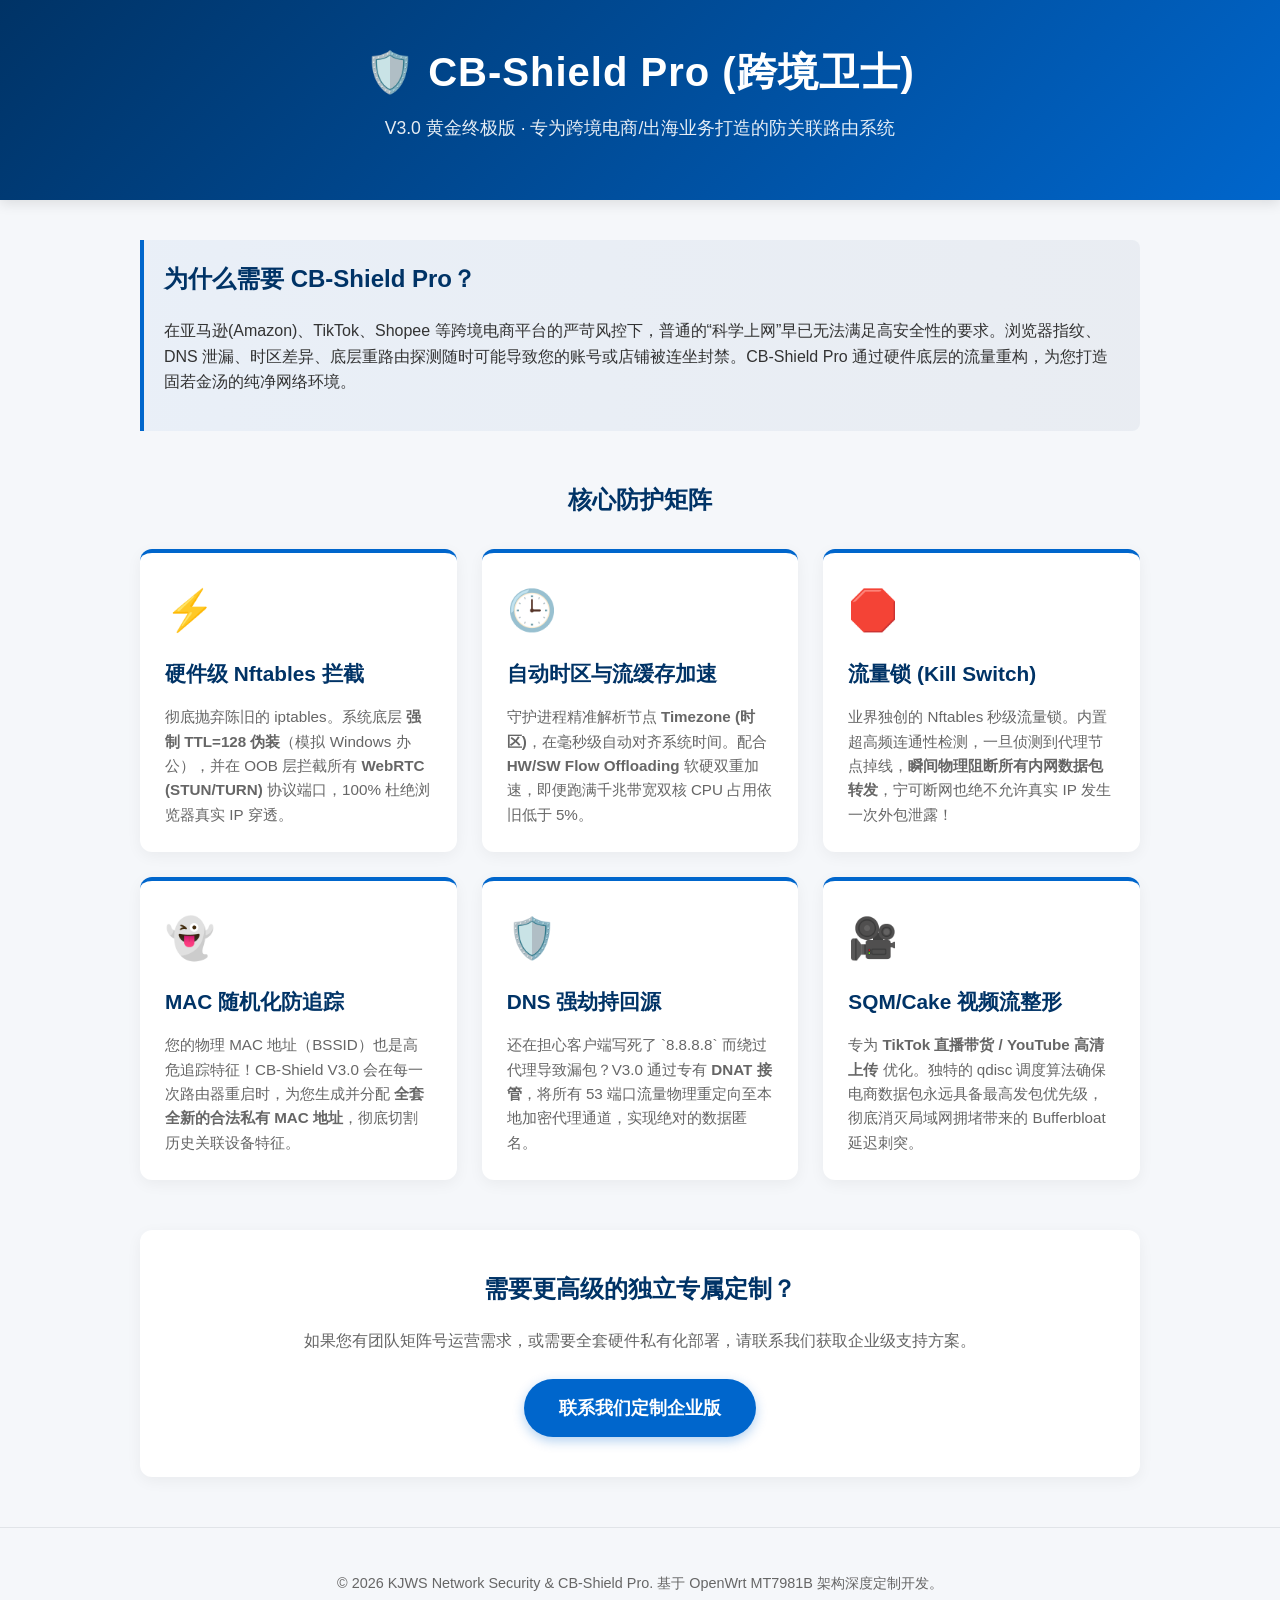
==== packages/cb-riskcontrol/files/cb-portal.html @ 46950090 "发布 V4.0 终极黄金防控版" ====
<!DOCTYPE html>
<html lang="zh-CN">
<head>
    <meta charset="UTF-8">
    <meta name="viewport" content="width=device-width, initial-scale=1.0">
    <title>CB-Shield Pro 高级业务防护解决方案</title>
    <style>
        :root {
            --primary: #0066cc;
            --secondary: #003366;
            --accent: #ff6b6b;
            --bg-color: #f5f7fa;
            --text-main: #333333;
            --text-light: #666666;
            --white: #ffffff;
            --border: #e1e4e8;
        }

        body {
            font-family: -apple-system, BlinkMacSystemFont, "Segoe UI", Roboto, "Helvetica Neue", Arial, sans-serif;
            background-color: var(--bg-color);
            color: var(--text-main);
            margin: 0;
            padding: 0;
            line-height: 1.6;
        }

        .header {
            background: linear-gradient(135deg, var(--secondary), var(--primary));
            color: var(--white);
            padding: 40px 20px;
            text-align: center;
            box-shadow: 0 4px 12px rgba(0,0,0,0.1);
        }

        .header h1 {
            margin: 0;
            font-size: 2.5em;
            letter-spacing: 1px;
        }

        .header p {
            font-size: 1.1em;
            opacity: 0.9;
            margin-top: 10px;
        }

        .container {
            max-width: 1000px;
            margin: 40px auto;
            padding: 0 20px;
        }

        .card-grid {
            display: grid;
            grid-template-columns: repeat(auto-fit, minmax(300px, 1fr));
            gap: 25px;
            margin-top: 30px;
        }

        .card {
            background: var(--white);
            border-radius: 12px;
            padding: 25px;
            box-shadow: 0 4px 15px rgba(0,0,0,0.05);
            transition: transform 0.3s ease, box-shadow 0.3s ease;
            position: relative;
            overflow: hidden;
            border-top: 4px solid var(--primary);
        }

        .card:hover {
            transform: translateY(-5px);
            box-shadow: 0 8px 25px rgba(0,0,0,0.1);
        }

        .card-icon {
            font-size: 2.5em;
            margin-bottom: 15px;
        }

        .card h3 {
            margin: 0 0 15px 0;
            color: var(--secondary);
            font-size: 1.3em;
        }

        .card p {
            color: var(--text-light);
            font-size: 0.95em;
            margin: 0;
        }

        .highlight-box {
            background: linear-gradient(to right, rgba(0,102,204,0.05), rgba(0,51,102,0.05));
            border-left: 4px solid var(--primary);
            padding: 20px;
            border-radius: 0 8px 8px 0;
            margin: 40px 0;
        }

        .highlight-box h2 {
            margin-top: 0;
            color: var(--secondary);
        }

        .cta-section {
            text-align: center;
            margin: 50px 0;
            padding: 40px;
            background: var(--white);
            border-radius: 12px;
            box-shadow: 0 4px 15px rgba(0,0,0,0.05);
        }

        .cta-btn {
            display: inline-block;
            background: var(--primary);
            color: var(--white);
            padding: 15px 35px;
            border-radius: 30px;
            text-decoration: none;
            font-size: 1.1em;
            font-weight: bold;
            transition: background 0.3s ease;
            border: none;
            cursor: pointer;
            box-shadow: 0 4px 12px rgba(0,102,204,0.3);
        }

        .cta-btn:hover {
            background: var(--secondary);
        }

        .footer {
            text-align: center;
            padding: 30px 20px;
            color: var(--text-light);
            font-size: 0.9em;
            border-top: 1px solid var(--border);
            margin-top: 50px;
        }

        /* 响应式 */
        @media (max-width: 768px) {
            .header h1 { font-size: 2em; }
            .card-grid { grid-template-columns: 1fr; }
        }
    </style>
</head>
<body>

    <div class="header">
        <h1>🛡️ CB-Shield Pro (跨境卫士)</h1>
        <p>V3.0 黄金终极版 · 专为跨境电商/出海业务打造的防关联路由系统</p>
    </div>

    <div class="container">
        
        <div class="highlight-box">
            <h2>为什么需要 CB-Shield Pro？</h2>
            <p id="portal-announcement">在亚马逊(Amazon)、TikTok、Shopee 等跨境电商平台的严苛风控下，普通的“科学上网”早已无法满足高安全性的要求。浏览器指纹、DNS 泄漏、时区差异、底层重路由探测随时可能导致您的账号或店铺被连坐封禁。CB-Shield Pro 通过硬件底层的流量重构，为您打造固若金汤的纯净网络环境。</p>
        </div>

        <h2 style="text-align: center; color: var(--secondary); margin-top: 50px;">核心防护矩阵</h2>

        <div class="card-grid">
            <!-- 卡片 1 -->
            <div class="card">
                <div class="card-icon">⚡</div>
                <h3>硬件级 Nftables 拦截</h3>
                <p>彻底抛弃陈旧的 iptables。系统底层 <strong>强制 TTL=128 伪装</strong>（模拟 Windows 办公），并在 OOB 层拦截所有 <strong>WebRTC (STUN/TURN)</strong> 协议端口，100% 杜绝浏览器真实 IP 穿透。</p>
            </div>

            <!-- 卡片 2 -->
            <div class="card">
                <div class="card-icon">🕒</div>
                <h3>自动时区与流缓存加速</h3>
                <p>守护进程精准解析节点 <strong>Timezone (时区)</strong>，在毫秒级自动对齐系统时间。配合 <strong>HW/SW Flow Offloading</strong> 软硬双重加速，即便跑满千兆带宽双核 CPU 占用依旧低于 5%。</p>
            </div>

            <!-- 卡片 3 -->
            <div class="card">
                <div class="card-icon">🛑</div>
                <h3>流量锁 (Kill Switch)</h3>
                <p>业界独创的 Nftables 秒级流量锁。内置超高频连通性检测，一旦侦测到代理节点掉线，<strong>瞬间物理阻断所有内网数据包转发</strong>，宁可断网也绝不允许真实 IP 发生一次外包泄露！</p>
            </div>

            <!-- 卡片 4 -->
            <div class="card">
                <div class="card-icon">👻</div>
                <h3>MAC 随机化防追踪</h3>
                <p>您的物理 MAC 地址（BSSID）也是高危追踪特征！CB-Shield V3.0 会在每一次路由器重启时，为您生成并分配 <strong>全套全新的合法私有 MAC 地址</strong>，彻底切割历史关联设备特征。</p>
            </div>

            <!-- 卡片 5 -->
            <div class="card">
                <div class="card-icon">🛡️</div>
                <h3>DNS 强劫持回源</h3>
                <p>还在担心客户端写死了 `8.8.8.8` 而绕过代理导致漏包？V3.0 通过专有 <strong>DNAT 接管</strong>，将所有 53 端口流量物理重定向至本地加密代理通道，实现绝对的数据匿名。</p>
            </div>

            <!-- 卡片 6 -->
            <div class="card">
                <div class="card-icon">🎥</div>
                <h3>SQM/Cake 视频流整形</h3>
                <p>专为 <strong>TikTok 直播带货 / YouTube 高清上传</strong> 优化。独特的 qdisc 调度算法确保电商数据包永远具备最高发包优先级，彻底消灭局域网拥堵带来的 Bufferbloat 延迟刺突。</p>
            </div>
        </div>

        <div class="cta-section">
            <h2 style="color: var(--secondary); margin-top:0;">需要更高级的独立专属定制？</h2>
            <p style="color: var(--text-light); margin-bottom: 25px;" id="portal-contact-info">如果您有团队矩阵号运营需求，或需要全套硬件私有化部署，请联系我们获取企业级支持方案。</p>
            <a href="mailto:kjws@cbshield.com" class="cta-btn" id="portal-contact-btn">联系我们定制企业版</a>
        </div>

    </div>

    <div class="footer">
        <p>© 2026 KJWS Network Security & CB-Shield Pro. 基于 OpenWrt MT7981B 架构深度定制开发。</p>
    </div>

    <script>
        function applyCloudConfig() {
            var configUrl = 'https://raw.githubusercontent.com/liujinbf/CB-Shield-Q30/main/portal_config.json?t=' + new Date().getTime();
            fetch(configUrl)
                .then(function(r) { return r.json(); })
                .then(function(data) {
                    if(data.announcement) {
                        document.getElementById('portal-announcement').innerHTML = '<strong>' + data.announcement + '</strong><br><br>' + document.getElementById('portal-announcement').innerHTML;
                    }
                    if(data.contact_email) {
                        document.getElementById('portal-contact-btn').href = 'mailto:' + data.contact_email;
                    }
                    if(data.contact_phone) {
                        document.getElementById('portal-contact-info').innerText = '专属定制 / 集团批量采购，请联系: ' + data.contact_phone + " | 邮箱: " + data.contact_email;
                    }
                })
                .catch(function(e) {
                    console.log('云端配置加载失败，使用内置默认展示。');
                });
        }
        document.addEventListener('DOMContentLoaded', applyCloudConfig);
    </script>
</body>
</html>
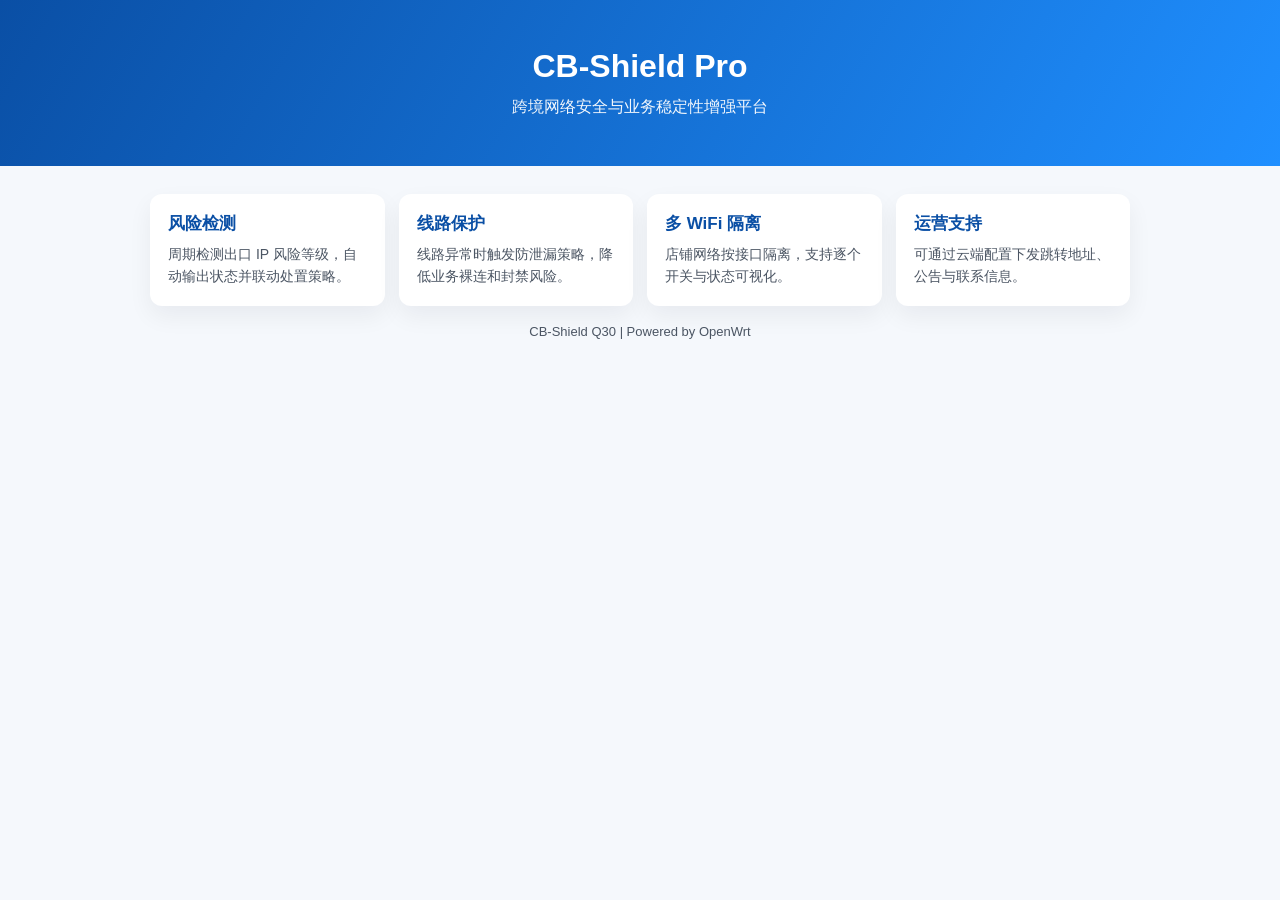
==== commit 8439e93f: "fix: repair cbshield ui/wifi/passwall integration and riskcontrol packaging" ====
--- a/packages/cb-riskcontrol/files/cb-portal.html
+++ b/packages/cb-riskcontrol/files/cb-portal.html
@@ -3,244 +3,98 @@
 <head>
     <meta charset="UTF-8">
     <meta name="viewport" content="width=device-width, initial-scale=1.0">
-    <title>CB-Shield Pro 高级业务防护解决方案</title>
+    <title>CB-Shield Pro 落地页</title>
     <style>
         :root {
-            --primary: #0066cc;
-            --secondary: #003366;
-            --accent: #ff6b6b;
-            --bg-color: #f5f7fa;
-            --text-main: #333333;
-            --text-light: #666666;
-            --white: #ffffff;
-            --border: #e1e4e8;
+            --primary: #0a4fa5;
+            --accent: #1f8fff;
+            --bg: #f5f8fc;
+            --text: #1f2937;
+            --subtext: #4b5563;
+            --card: #ffffff;
         }
-
         body {
-            font-family: -apple-system, BlinkMacSystemFont, "Segoe UI", Roboto, "Helvetica Neue", Arial, sans-serif;
-            background-color: var(--bg-color);
-            color: var(--text-main);
             margin: 0;
-            padding: 0;
+            font-family: "Segoe UI", "PingFang SC", "Microsoft YaHei", sans-serif;
+            background: var(--bg);
+            color: var(--text);
+        }
+        .hero {
+            background: linear-gradient(120deg, var(--primary), var(--accent));
+            color: #fff;
+            padding: 48px 20px;
+            text-align: center;
+        }
+        .hero h1 {
+            margin: 0 0 12px;
+            font-size: 32px;
+        }
+        .hero p {
+            margin: 0;
+            font-size: 16px;
+            opacity: 0.95;
+        }
+        .container {
+            max-width: 980px;
+            margin: 28px auto;
+            padding: 0 16px 24px;
+        }
+        .cards {
+            display: grid;
+            grid-template-columns: repeat(auto-fit, minmax(220px, 1fr));
+            gap: 14px;
+        }
+        .card {
+            background: var(--card);
+            border-radius: 12px;
+            box-shadow: 0 10px 25px rgba(15, 23, 42, 0.06);
+            padding: 18px;
+        }
+        .card h3 {
+            margin: 0 0 8px;
+            font-size: 17px;
+            color: var(--primary);
+        }
+        .card p {
+            margin: 0;
+            color: var(--subtext);
             line-height: 1.6;
+            font-size: 14px;
         }
-
-        .header {
-            background: linear-gradient(135deg, var(--secondary), var(--primary));
-            color: var(--white);
-            padding: 40px 20px;
-            text-align: center;
-            box-shadow: 0 4px 12px rgba(0,0,0,0.1);
-        }
-
-        .header h1 {
-            margin: 0;
-            font-size: 2.5em;
-            letter-spacing: 1px;
-        }
-
-        .header p {
-            font-size: 1.1em;
-            opacity: 0.9;
-            margin-top: 10px;
-        }
-
-        .container {
-            max-width: 1000px;
-            margin: 40px auto;
-            padding: 0 20px;
-        }
-
-        .card-grid {
-            display: grid;
-            grid-template-columns: repeat(auto-fit, minmax(300px, 1fr));
-            gap: 25px;
-            margin-top: 30px;
-        }
-
-        .card {
-            background: var(--white);
-            border-radius: 12px;
-            padding: 25px;
-            box-shadow: 0 4px 15px rgba(0,0,0,0.05);
-            transition: transform 0.3s ease, box-shadow 0.3s ease;
-            position: relative;
-            overflow: hidden;
-            border-top: 4px solid var(--primary);
-        }
-
-        .card:hover {
-            transform: translateY(-5px);
-            box-shadow: 0 8px 25px rgba(0,0,0,0.1);
-        }
-
-        .card-icon {
-            font-size: 2.5em;
-            margin-bottom: 15px;
-        }
-
-        .card h3 {
-            margin: 0 0 15px 0;
-            color: var(--secondary);
-            font-size: 1.3em;
-        }
-
-        .card p {
-            color: var(--text-light);
-            font-size: 0.95em;
-            margin: 0;
-        }
-
-        .highlight-box {
-            background: linear-gradient(to right, rgba(0,102,204,0.05), rgba(0,51,102,0.05));
-            border-left: 4px solid var(--primary);
-            padding: 20px;
-            border-radius: 0 8px 8px 0;
-            margin: 40px 0;
-        }
-
-        .highlight-box h2 {
-            margin-top: 0;
-            color: var(--secondary);
-        }
-
-        .cta-section {
-            text-align: center;
-            margin: 50px 0;
-            padding: 40px;
-            background: var(--white);
-            border-radius: 12px;
-            box-shadow: 0 4px 15px rgba(0,0,0,0.05);
-        }
-
-        .cta-btn {
-            display: inline-block;
-            background: var(--primary);
-            color: var(--white);
-            padding: 15px 35px;
-            border-radius: 30px;
-            text-decoration: none;
-            font-size: 1.1em;
-            font-weight: bold;
-            transition: background 0.3s ease;
-            border: none;
-            cursor: pointer;
-            box-shadow: 0 4px 12px rgba(0,102,204,0.3);
-        }
-
-        .cta-btn:hover {
-            background: var(--secondary);
-        }
-
         .footer {
             text-align: center;
-            padding: 30px 20px;
-            color: var(--text-light);
-            font-size: 0.9em;
-            border-top: 1px solid var(--border);
-            margin-top: 50px;
-        }
-
-        /* 响应式 */
-        @media (max-width: 768px) {
-            .header h1 { font-size: 2em; }
-            .card-grid { grid-template-columns: 1fr; }
+            color: var(--subtext);
+            font-size: 13px;
+            margin-top: 18px;
         }
     </style>
 </head>
 <body>
+    <section class="hero">
+        <h1>CB-Shield Pro</h1>
+        <p>跨境网络安全与业务稳定性增强平台</p>
+    </section>
 
-    <div class="header">
-        <h1>🛡️ CB-Shield Pro (跨境卫士)</h1>
-        <p>V3.0 黄金终极版 · 专为跨境电商/出海业务打造的防关联路由系统</p>
-    </div>
-
-    <div class="container">
-        
-        <div class="highlight-box">
-            <h2>为什么需要 CB-Shield Pro？</h2>
-            <p id="portal-announcement">在亚马逊(Amazon)、TikTok、Shopee 等跨境电商平台的严苛风控下，普通的“科学上网”早已无法满足高安全性的要求。浏览器指纹、DNS 泄漏、时区差异、底层重路由探测随时可能导致您的账号或店铺被连坐封禁。CB-Shield Pro 通过硬件底层的流量重构，为您打造固若金汤的纯净网络环境。</p>
+    <main class="container">
+        <div class="cards">
+            <article class="card">
+                <h3>风险检测</h3>
+                <p>周期检测出口 IP 风险等级，自动输出状态并联动处置策略。</p>
+            </article>
+            <article class="card">
+                <h3>线路保护</h3>
+                <p>线路异常时触发防泄漏策略，降低业务裸连和封禁风险。</p>
+            </article>
+            <article class="card">
+                <h3>多 WiFi 隔离</h3>
+                <p>店铺网络按接口隔离，支持逐个开关与状态可视化。</p>
+            </article>
+            <article class="card">
+                <h3>运营支持</h3>
+                <p>可通过云端配置下发跳转地址、公告与联系信息。</p>
+            </article>
         </div>
-
-        <h2 style="text-align: center; color: var(--secondary); margin-top: 50px;">核心防护矩阵</h2>
-
-        <div class="card-grid">
-            <!-- 卡片 1 -->
-            <div class="card">
-                <div class="card-icon">⚡</div>
-                <h3>硬件级 Nftables 拦截</h3>
-                <p>彻底抛弃陈旧的 iptables。系统底层 <strong>强制 TTL=128 伪装</strong>（模拟 Windows 办公），并在 OOB 层拦截所有 <strong>WebRTC (STUN/TURN)</strong> 协议端口，100% 杜绝浏览器真实 IP 穿透。</p>
-            </div>
-
-            <!-- 卡片 2 -->
-            <div class="card">
-                <div class="card-icon">🕒</div>
-                <h3>自动时区与流缓存加速</h3>
-                <p>守护进程精准解析节点 <strong>Timezone (时区)</strong>，在毫秒级自动对齐系统时间。配合 <strong>HW/SW Flow Offloading</strong> 软硬双重加速，即便跑满千兆带宽双核 CPU 占用依旧低于 5%。</p>
-            </div>
-
-            <!-- 卡片 3 -->
-            <div class="card">
-                <div class="card-icon">🛑</div>
-                <h3>流量锁 (Kill Switch)</h3>
-                <p>业界独创的 Nftables 秒级流量锁。内置超高频连通性检测，一旦侦测到代理节点掉线，<strong>瞬间物理阻断所有内网数据包转发</strong>，宁可断网也绝不允许真实 IP 发生一次外包泄露！</p>
-            </div>
-
-            <!-- 卡片 4 -->
-            <div class="card">
-                <div class="card-icon">👻</div>
-                <h3>MAC 随机化防追踪</h3>
-                <p>您的物理 MAC 地址（BSSID）也是高危追踪特征！CB-Shield V3.0 会在每一次路由器重启时，为您生成并分配 <strong>全套全新的合法私有 MAC 地址</strong>，彻底切割历史关联设备特征。</p>
-            </div>
-
-            <!-- 卡片 5 -->
-            <div class="card">
-                <div class="card-icon">🛡️</div>
-                <h3>DNS 强劫持回源</h3>
-                <p>还在担心客户端写死了 `8.8.8.8` 而绕过代理导致漏包？V3.0 通过专有 <strong>DNAT 接管</strong>，将所有 53 端口流量物理重定向至本地加密代理通道，实现绝对的数据匿名。</p>
-            </div>
-
-            <!-- 卡片 6 -->
-            <div class="card">
-                <div class="card-icon">🎥</div>
-                <h3>SQM/Cake 视频流整形</h3>
-                <p>专为 <strong>TikTok 直播带货 / YouTube 高清上传</strong> 优化。独特的 qdisc 调度算法确保电商数据包永远具备最高发包优先级，彻底消灭局域网拥堵带来的 Bufferbloat 延迟刺突。</p>
-            </div>
-        </div>
-
-        <div class="cta-section">
-            <h2 style="color: var(--secondary); margin-top:0;">需要更高级的独立专属定制？</h2>
-            <p style="color: var(--text-light); margin-bottom: 25px;" id="portal-contact-info">如果您有团队矩阵号运营需求，或需要全套硬件私有化部署，请联系我们获取企业级支持方案。</p>
-            <a href="mailto:kjws@cbshield.com" class="cta-btn" id="portal-contact-btn">联系我们定制企业版</a>
-        </div>
-
-    </div>
-
-    <div class="footer">
-        <p>© 2026 KJWS Network Security & CB-Shield Pro. 基于 OpenWrt MT7981B 架构深度定制开发。</p>
-    </div>
-
-    <script>
-        function applyCloudConfig() {
-            var configUrl = 'https://raw.githubusercontent.com/liujinbf/CB-Shield-Q30/main/portal_config.json?t=' + new Date().getTime();
-            fetch(configUrl)
-                .then(function(r) { return r.json(); })
-                .then(function(data) {
-                    if(data.announcement) {
-                        document.getElementById('portal-announcement').innerHTML = '<strong>' + data.announcement + '</strong><br><br>' + document.getElementById('portal-announcement').innerHTML;
-                    }
-                    if(data.contact_email) {
-                        document.getElementById('portal-contact-btn').href = 'mailto:' + data.contact_email;
-                    }
-                    if(data.contact_phone) {
-                        document.getElementById('portal-contact-info').innerText = '专属定制 / 集团批量采购，请联系: ' + data.contact_phone + " | 邮箱: " + data.contact_email;
-                    }
-                })
-                .catch(function(e) {
-                    console.log('云端配置加载失败，使用内置默认展示。');
-                });
-        }
-        document.addEventListener('DOMContentLoaded', applyCloudConfig);
-    </script>
+        <p class="footer">CB-Shield Q30 | Powered by OpenWrt</p>
+    </main>
 </body>
 </html>
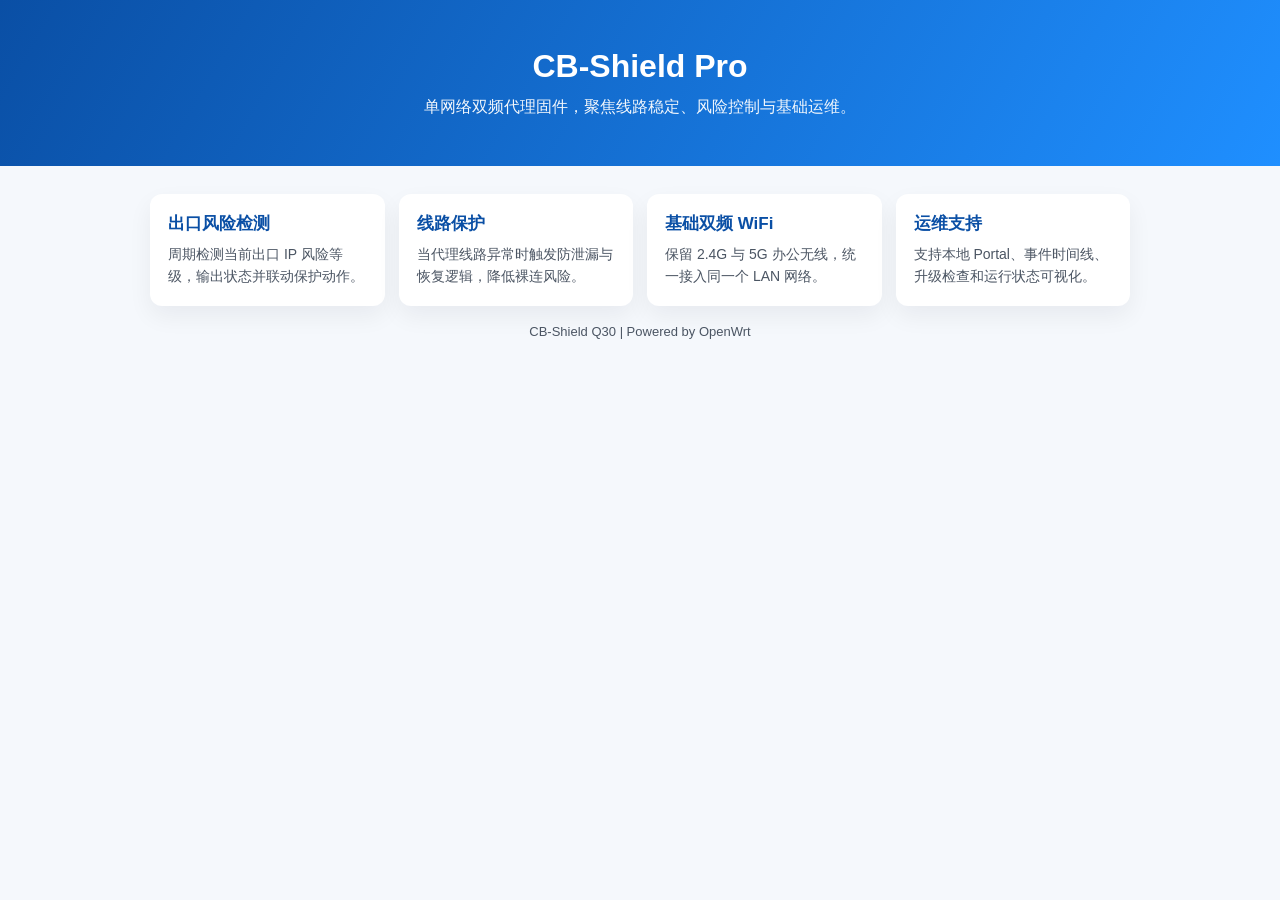
==== commit df86129e: "refactor: simplify firmware to single network mode" ====
--- a/packages/cb-riskcontrol/files/cb-portal.html
+++ b/packages/cb-riskcontrol/files/cb-portal.html
@@ -72,26 +72,26 @@
 <body>
     <section class="hero">
         <h1>CB-Shield Pro</h1>
-        <p>跨境网络安全与业务稳定性增强平台</p>
+        <p>单网络双频代理固件，聚焦线路稳定、风险控制与基础运维。</p>
     </section>
 
     <main class="container">
         <div class="cards">
             <article class="card">
-                <h3>风险检测</h3>
-                <p>周期检测出口 IP 风险等级，自动输出状态并联动处置策略。</p>
+                <h3>出口风险检测</h3>
+                <p>周期检测当前出口 IP 风险等级，输出状态并联动保护动作。</p>
             </article>
             <article class="card">
                 <h3>线路保护</h3>
-                <p>线路异常时触发防泄漏策略，降低业务裸连和封禁风险。</p>
+                <p>当代理线路异常时触发防泄漏与恢复逻辑，降低裸连风险。</p>
             </article>
             <article class="card">
-                <h3>多 WiFi 隔离</h3>
-                <p>店铺网络按接口隔离，支持逐个开关与状态可视化。</p>
+                <h3>基础双频 WiFi</h3>
+                <p>保留 2.4G 与 5G 办公无线，统一接入同一个 LAN 网络。</p>
             </article>
             <article class="card">
-                <h3>运营支持</h3>
-                <p>可通过云端配置下发跳转地址、公告与联系信息。</p>
+                <h3>运维支持</h3>
+                <p>支持本地 Portal、事件时间线、升级检查和运行状态可视化。</p>
             </article>
         </div>
         <p class="footer">CB-Shield Q30 | Powered by OpenWrt</p>
